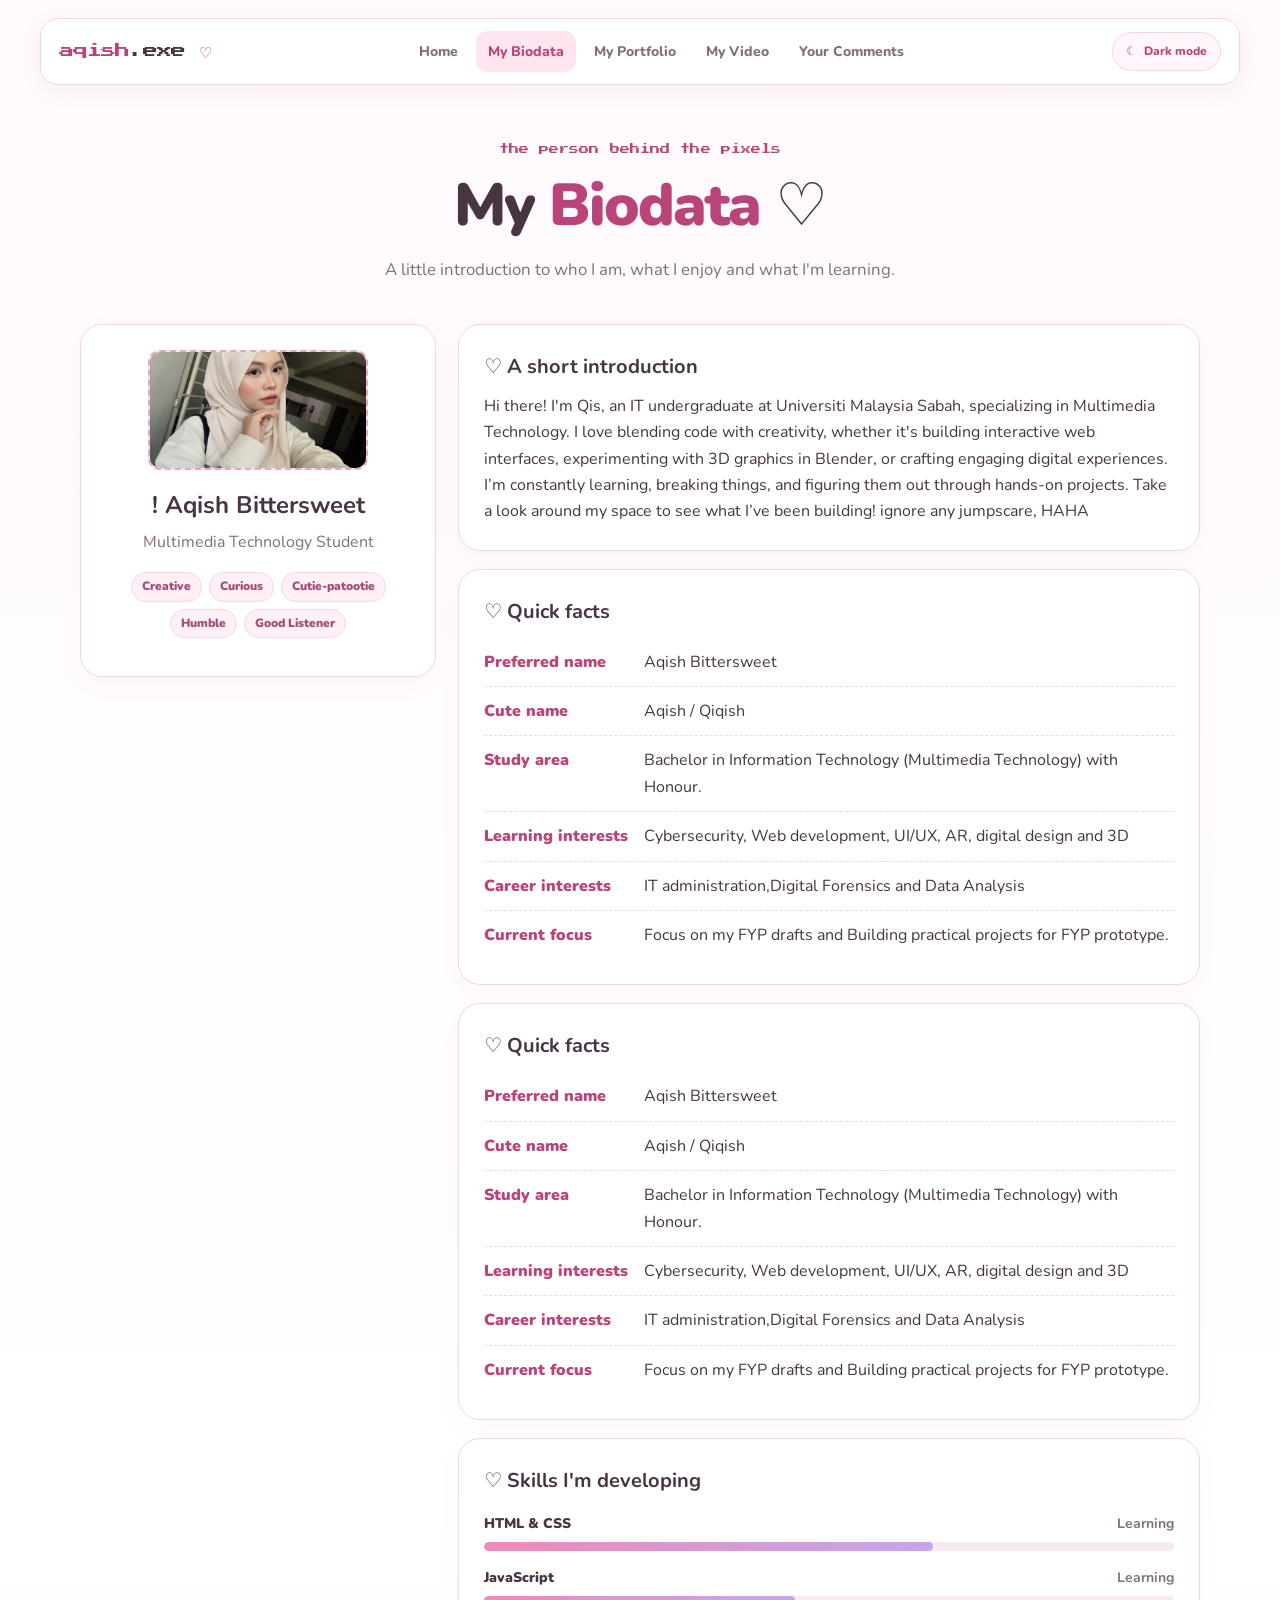
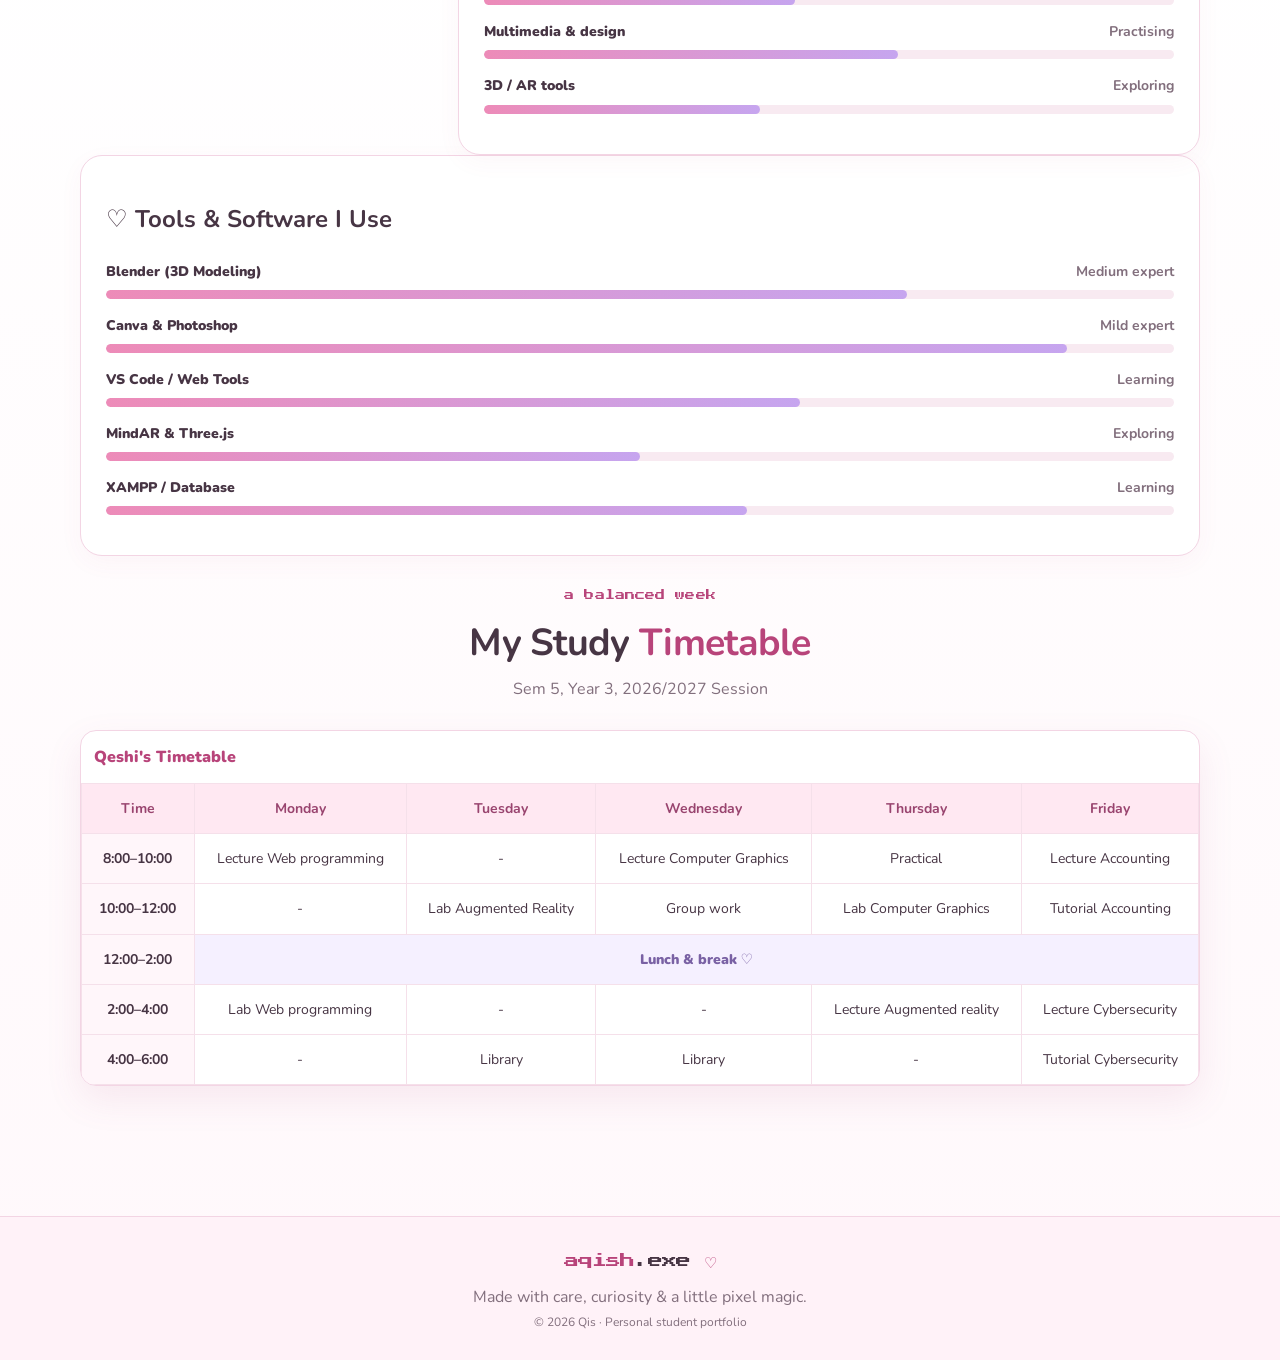
==== biodata.html @ 96b13cdb "Add files via upload" ====
<!doctype html>
<html lang="en">
<head>
  <meta charset="utf-8">
  <meta name="viewport" content="width=device-width, initial-scale=1">
  <meta name="description" content="Get to know Qis, a Multimedia Technology student.">
  <title>My Biodata | Qis.exe ♡</title>
  <link rel="stylesheet" href="css/style.css">
  <script src="js/main.js" defer></script>
</head>
<body>

  <!-- HEADER -->
  <header class="site-header">
    <a class="logo" href="index.html">aqish<span>.exe</span> ♡</a>
    <button class="menu-toggle" aria-expanded="false" aria-controls="site-nav">
      ☰ <span class="sr-only">Toggle navigation</span>
    </button>
    <nav id="site-nav" class="site-nav" aria-label="Main navigation">
      <a href="index.html">Home</a>
      <a class="active" href="biodata.html">My Biodata</a>
      <a href="portfolio.html">My Portfolio</a>
      <a href="video.html">My Video</a>
      <a href="comments.html">Your Comments</a>
    </nav>
    <button class="theme-toggle" id="theme-toggle" type="button" aria-label="Switch to dark mode" title="Switch theme">
      ☾ <span>Dark mode</span>
    </button>
  </header>

  <!-- MAIN CONTENT -->
  <main class="container page-main">
    
    <!-- PAGE INTRO -->
    <section class="page-intro">
      <p class="eyebrow">the person behind the pixels</p>
      <h1>My <span class="pink-text">Biodata</span> ♡</h1>
      <p>A little introduction to who I am, what I enjoy and what I'm learning.</p>
    </section>

    <!-- BIO LAYOUT -->
    <section class="bio-layout">
      
      <!-- PROFILE CARD / SIDEBAR -->
      <aside class="profile-card card-surface">
        <div class="avatar-placeholder" aria-label="Decorative cat avatar">
  <img src="assets/1.png" alt="Aqish avatar" class="avatar-img">
</div>
        <h2>! Aqish Bittersweet</h2>
        <p class="muted">Multimedia Technology Student</p>
        <div class="tag-row">
          <span class="tag">Creative</span>
          <span class="tag">Curious</span>
          
          <span class="tag">Cutie-patootie</span>
          <span class="tag">Humble</span>
          <span class="tag">Good Listener</span>
        </div>
        <p class="small-note"></p>
      </aside>

      <!-- BIO CONTENT -->
      <div class="bio-content">
        
        <!-- SHORT INTRO -->
        <article class="card-surface">
          <h2>♡ A short introduction</h2>
          <p>Hi there! I'm Qis, an IT undergraduate at Universiti Malaysia Sabah, specializing in Multimedia Technology. I love blending code with creativity, whether it's building interactive web interfaces, experimenting with 3D graphics in Blender, or crafting engaging digital experiences. I’m constantly learning, breaking things, and figuring them out through hands-on projects. Take a look around my space to see what I’ve been building! ignore any jumpscare, HAHA</p>
        </article>

        <!-- QUICK FACTS -->
        <article class="card-surface">
          <h2>♡ Quick facts</h2>
          <dl class="facts-list">
            <div>
              <dt>Preferred name</dt>
              <dd>Aqish Bittersweet</dd>
            </div>
            <div>
              <dt>Cute name</dt>
              <dd>Aqish / Qiqish</dd>
            </div>
            <div>
              <dt>Study area</dt>
              <dd>Bachelor in Information Technology (Multimedia Technology) with Honour.</dd>
            </div>
            <div>
              <dt>Learning interests</dt>
              <dd>Cybersecurity, Web development, UI/UX, AR, digital design and 3D</dd>
            </div>
            <div>
              <dt>Career interests</dt>
              <dd>IT administration,Digital Forensics and Data Analysis</dd>
            </div>
            <div>
              <dt>Current focus</dt>
              <dd>Focus on my FYP drafts and Building practical projects for FYP prototype.</dd>
            </div>
          </dl>
          <p class="small-note"></p>
        </article>
        
        <article class="card-surface">
          <h2>♡ Quick facts</h2>
          <dl class="facts-list">
            <div>
              <dt>Preferred name</dt>
              <dd>Aqish Bittersweet</dd>
            </div>
            <div>
              <dt>Cute name</dt>
              <dd>Aqish / Qiqish</dd>
            </div>
            <div>
              <dt>Study area</dt>
              <dd>Bachelor in Information Technology (Multimedia Technology) with Honour.</dd>
            </div>
            <div>
              <dt>Learning interests</dt>
              <dd>Cybersecurity, Web development, UI/UX, AR, digital design and 3D</dd>
            </div>
            <div>
              <dt>Career interests</dt>
              <dd>IT administration,Digital Forensics and Data Analysis</dd>
            </div>
            <div>
              <dt>Current focus</dt>
              <dd>Focus on my FYP drafts and Building practical projects for FYP prototype.</dd>
            </div>
          </dl>
          <p class="small-note"></p>
        </article>

        <!-- SKILLS -->
        <article class="card-surface">
          <h2>♡ Skills I'm developing</h2>
          
          <div class="skill">
            <div><span>HTML & CSS</span><span>Learning</span></div>
            <div class="skill-track"><span style="width:65%"></span></div>
          </div>
          
          <div class="skill">
            <div><span>JavaScript</span><span>Learning</span></div>
            <div class="skill-track"><span style="width:45%"></span></div>
          </div>
          
          <div class="skill">
            <div><span>Multimedia & design</span><span>Practising</span></div>
            <div class="skill-track"><span style="width:60%"></span></div>
          </div>
          
          <div class="skill">
            <div><span>3D / AR tools</span><span>Exploring</span></div>
            <div class="skill-track"><span style="width:40%"></span></div>
          </div>
          
          <p class="small-note"></p>
        </article>

      </div>
    </section>
    <article class="card-surface">
  <h2>♡ Tools & Software I Use</h2>
  
  <div class="skill">
    <div><span>Blender (3D Modeling)</span><span>Medium expert</span></div>
    <div class="skill-track"><span style="width:75%"></span></div>
  </div>
  
  <div class="skill">
    <div><span>Canva & Photoshop</span><span>Mild expert</span></div>
    <div class="skill-track"><span style="width:90%"></span></div>
  </div>
  
  <div class="skill">
    <div><span>VS Code / Web Tools</span><span>Learning</span></div>
    <div class="skill-track"><span style="width:65%"></span></div>
  </div>
  
  <div class="skill">
    <div><span>MindAR & Three.js</span><span>Exploring</span></div>
    <div class="skill-track"><span style="width:50%"></span></div>
  </div>

  <div class="skill">
    <div><span>XAMPP / Database</span><span>Learning</span></div>
    <div class="skill-track"><span style="width:60%"></span></div>
  </div>
  
  <p class="small-note"></p>
</article>

    <!-- TIMETABLE SECTION -->
    <section class="section-block">
      <div class="section-heading">
        <p class="eyebrow">a balanced week</p>
        <h2>My Study <span class="pink-text">Timetable</span></h2>
        <p class="muted">Sem 5, Year 3, 2026/2027 Session</p>
      </div>
      
      <div class="table-wrap">
        <table class="timetable">
          <caption>Qeshi's Timetable</caption>
          <thead>
            <tr>
              <th>Time</th>
              <th>Monday</th>
              <th>Tuesday</th>
              <th>Wednesday</th>
              <th>Thursday</th>
              <th>Friday</th>
            </tr>
          </thead>
          <tbody>
            <tr>
              <th>8:00–10:00</th>
              <td>Lecture Web programming</td>
              <td> - </td>
              <td>Lecture Computer Graphics</td>
              <td>Practical</td>
              <td>Lecture Accounting</td>
            </tr>
            <tr>
              <th>10:00–12:00</th>
              <td> - </td>
              <td>Lab Augmented Reality</td>
              <td>Group work</td>
              <td>Lab Computer Graphics</td>
              <td>Tutorial Accounting</td>
            </tr>
            <tr>
              <th>12:00–2:00</th>
              <td colspan="5" class="break-cell">Lunch & break ♡</td>
            </tr>
            <tr>
              <th>2:00–4:00</th>
              <td>Lab Web programming</td>
              <td> - </td>
              <td> - </td> 
              <td>Lecture Augmented reality</td>
              <td>Lecture Cybersecurity</td>
            </tr>
            <tr>
              <th>4:00–6:00</th>
              <td> - </td>
              <td>Library </td>
              <td>Library</td>
              <td> - </td>
              <td>Tutorial Cybersecurity</td>
            </tr>
          </tbody>
        </table>
      </div>
    </section>

  </main>

  <!-- FOOTER -->
  <footer class="site-footer">
    <a class="logo" href="index.html">aqish<span>.exe</span> ♡</a>
    <p>Made with care, curiosity & a little pixel magic.</p>
    <p class="footer-small">© <span data-year></span> Qis · Personal student portfolio</p>
  </footer>

</body>
</html>
---- css/style.css ----
@import url('https://fonts.googleapis.com/css2?family=Nunito:wght@400;500;600;700;800;900&family=Press+Start+2P&display=swap');

:root {
  --pink: #ec79ad;
  --pink-dark: #b8447a;
  --pink-light: #ffe5f0;
  --pink-pale: #fff5fa;
  --lavender: #eee8ff;
  --ink: #473544;
  --muted: #826f7d;
  --white: #fff;
  --line: #f3d5e4;
  --shadow: 0 14px 36px rgba(176, 75, 125, .10);
  --radius: 22px;
  --pixel: 'Press Start 2P', monospace;
  --body: 'Nunito', system-ui, sans-serif;
}

*,
*::before,
*::after {
  box-sizing: border-box;
}

html {
  scroll-behavior: smooth;
}

body {
  margin: 0;
  background: linear-gradient(180deg, #fff9fc 0%, #fff 50%, #fff8fb 100%);
  color: var(--ink);
  font-family: var(--body);
  font-size: 16px;
  line-height: 1.65;
}

a {
  color: inherit;
  text-decoration: none;
}

img,
video {
  max-width: 100%;
}

button,
input,
textarea,
select {
  font: inherit;
}

.container {
  width: min(1120px, calc(100% - 40px));
  margin-inline: auto;
}

/* =====================================================
   HEADER & NAVIGATION
   ================================================     */
.site-header {
  width: min(1200px, calc(100% - 40px));
  margin: 18px auto 0;
  padding: 12px 18px;
  display: flex;
  align-items: center;
  justify-content: space-between;
  gap: 20px;
  background: rgba(255, 255, 255, .88);
  border: 1px solid var(--line);
  border-radius: 18px;
  box-shadow: 0 6px 24px rgba(176, 75, 125, .06);
  position: relative;
  z-index: 5;
}

.logo {
  font-family: var(--pixel);
  font-size: 15px;
  white-space: nowrap;
  color: var(--pink-dark);
  letter-spacing: -1px;
}

.logo span {
  color: var(--ink);
}

.site-nav {
  display: flex;
  align-items: center;
  gap: 6px;
}

.site-nav a {
  padding: 9px 12px;
  border-radius: 12px;
  color: var(--muted);
  font-weight: 800;
  font-size: 14px;
  transition: background .2s, color .2s, transform .2s;
}

.site-nav a:hover,
.site-nav a.active {
  background: var(--pink-light);
  color: var(--pink-dark);
}

.site-nav a:hover {
  transform: translateY(-2px);
}

.menu-toggle {
  display: none;
  border: 1px solid var(--line);
  background: var(--pink-pale);
  color: var(--pink-dark);
  border-radius: 10px;
  padding: 7px 11px;
  cursor: pointer;
}

/* =====================================================
   HERO SECTION (HOME)
   ================================================     */
.hero {
  display: grid;
  grid-template-columns: 1.05fr .95fr;
  gap: 55px;
  align-items: center;
  padding-top: 75px;
  padding-bottom: 75px;
  min-height: 550px;
}

.eyebrow {
  font-family: var(--pixel);
  font-size: 10px;
  line-height: 1.8;
  color: var(--pink-dark);
  letter-spacing: .1px;
  margin: 0 0 16px;
}

.pixel-heart {
  color: var(--pink);
  font-size: 16px;
}

.hero h1,
.page-intro h1 {
  font-size: clamp(2.6rem, 6vw, 4.5rem);
  letter-spacing: -2px;
  line-height: 1.08;
  margin: 0 0 18px;
  font-weight: 900;
}

.pink-text {
  color: var(--pink-dark);
}

.hero-subtitle {
  font-size: 1.15rem;
  font-weight: 800;
  max-width: 520px;
  margin: 0 0 12px;
}

.body-copy {
  color: var(--muted);
  max-width: 540px;
}

.hero-actions {
  display: flex;
  flex-wrap: wrap;
  gap: 12px;
  margin: 26px 0 20px;
}

.button {
  display: inline-flex;
  align-items: center;
  justify-content: center;
  gap: 8px;
  border: 0;
  border-radius: 13px;
  padding: 12px 18px;
  font-weight: 900;
  cursor: pointer;
  transition: transform .2s, box-shadow .2s, background .2s;
}

.button:hover {
  transform: translateY(-3px);
  box-shadow: 0 8px 18px rgba(176, 75, 125, .16);
}

.button-primary {
  background: var(--pink);
  color: white;
}

.button-primary:hover {
  background: var(--pink-dark);
}

.button-soft {
  background: var(--pink-light);
  color: var(--pink-dark);
}

.status-pill {
  display: inline-flex;
  align-items: center;
  gap: 9px;
  border: 1px solid var(--line);
  background: white;
  border-radius: 99px;
  padding: 8px 13px;
  color: var(--muted);
  font-size: 13px;
  font-weight: 800;
}

.status-dot {
  width: 8px;
  height: 8px;
  background: #77c99b;
  border-radius: 50%;
  box-shadow: 0 0 0 4px #e7f8ee;
}

/* =====================================================
   HERO ART / PIXEL ROOM
   ================================================     */
.hero-art {
  position: relative;
  padding: 15px;
}

.art-window {
  overflow: hidden;
  background: white;
  border: 2px solid #efc6db;
  border-radius: 18px;
  box-shadow: var(--shadow);
  transform: rotate(1.2deg);
  animation: float 5s ease-in-out infinite;
}

.window-bar {
  height: 36px;
  background: #ffe4f0;
  display: flex;
  align-items: center;
  gap: 6px;
  padding: 0 12px;
  border-bottom: 1px solid var(--line);
}

.window-bar>span {
  height: 8px;
  width: 8px;
  border-radius: 50%;
  background: #e889b4;
}

.window-bar>span:nth-child(2) {
  background: #f5c76f;
}

.window-bar>span:nth-child(3) {
  background: #8fd6ae;
}

.window-bar b {
  font-size: 10px;
  color: #9e5478;
  margin-left: auto;
}

.pixel-room {
  height: 310px;
  position: relative;
  overflow: hidden;
  background: linear-gradient(#dff4ff 0 56%, #f7d9e8 56%);
  image-rendering: pixelated;
}

.pixel-sun {
  position: absolute;
  width: 43px;
  height: 43px;
  background: #ffe3a6;
  right: 36px;
  top: 30px;
  box-shadow: 0 0 0 7px rgba(255, 255, 255, .25);
}

.pixel-cloud {
  position: absolute;
  width: 64px;
  height: 15px;
  background: #fff;
  border-radius: 4px;
  top: 75px;
  left: 35px;
  box-shadow: 13px -12px 0 -1px #fff, 27px 0 #fff;
}

.cloud-two {
  left: auto;
  right: 90px;
  top: 110px;
  transform: scale(.7);
}

.shelf {
  position: absolute;
  top: 38px;
  left: 10%;
  width: 90px;
  height: 8px;
  background: #c98baf;
  box-shadow: 10px 8px 0 -2px #e9aeca;
}

.plant {
  position: absolute;
  left: 14%;
  width: 23px;
  height: 34px;
  background: #d9a2bf;
  top: 43px;
}

.plant i {
  position: absolute;
  bottom: 25px;
  left: 2px;
  width: 12px;
  height: 20px;
  background: #83bd9b;
  transform: rotate(-35deg);
  border-radius: 100% 0 100% 0;
}

.plant i:nth-child(2) {
  left: 10px;
  transform: rotate(35deg);
}

.plant i:nth-child(3) {
  left: 5px;
  bottom: 31px;
  transform: rotate(0);
}

.plant b {
  position: absolute;
  bottom: 0;
  left: -4px;
  width: 30px;
  height: 15px;
  background: #f2b8d2;
}

.desk {
  position: absolute;
  bottom: 35px;
  left: 0;
  right: 0;
  height: 20px;
  background: #c78caf;
  box-shadow: 0 20px 0 20px #e6a9c6;
}

.monitor {
  position: absolute;
  bottom: 55px;
  left: 50%;
  transform: translateX(-50%);
  width: 105px;
  height: 74px;
  background: #a779a1;
  border: 7px solid #fff0f7;
  border-radius: 5px;
  box-shadow: 0 0 0 2px #dba3c2;
}

.monitor:after {
  content: "";
  position: absolute;
  bottom: -19px;
  left: 40px;
  width: 12px;
  height: 14px;
  background: #a779a1;
}

.screen-heart {
  position: absolute;
  inset: 0;
  display: grid;
  place-items: center;
  color: white;
  font-size: 36px;
  background: #e99ac0;
}

.monitor-stand {
  position: absolute;
  bottom: -22px;
  left: 25px;
  width: 45px;
  height: 5px;
  background: #a779a1;
}

.cat {
  position: absolute;
  bottom: 53px;
  right: 13%;
  width: 92px;
  height: 100px;
  animation: catBob 3s ease-in-out infinite;
}

.cat-ear {
  position: absolute;
  top: 1px;
  width: 26px;
  height: 31px;
  background: #fff8fb;
  border: 5px solid #7f667a;
  z-index: 2;
}

.cat-ear.left {
  left: 8px;
  transform: rotate(-20deg);
  clip-path: polygon(0 0, 100% 15%, 80% 100%, 15% 100%);
}

.cat-ear.right {
  right: 8px;
  transform: rotate(20deg);
  clip-path: polygon(0 15%, 100% 0, 85% 100%, 20% 100%);
}

.cat-face {
  position: absolute;
  z-index: 3;
  top: 13px;
  left: 4px;
  width: 84px;
  height: 65px;
  border: 5px solid #7f667a;
  background: #fff8fb;
  border-radius: 40% 40% 45% 45%;
}

.eye {
  position: absolute;
  top: 25px;
  width: 6px;
  height: 8px;
  background: #473544;
  border-radius: 50%;
}

.eye.left {
  left: 20px;
}

.eye.right {
  right: 20px;
}

.nose {
  position: absolute;
  top: 37px;
  left: 35px;
  width: 7px;
  height: 5px;
  background: #e889b4;
  clip-path: polygon(0 0, 100% 0, 50% 100%);
}

.whisker {
  position: absolute;
  width: 18px;
  height: 1px;
  background: #9b8495;
  top: 43px;
}

.w1 {
  left: -15px;
  transform: rotate(8deg);
}

.w2 {
  left: -15px;
  top: 48px;
  transform: rotate(-8deg);
}

.w3 {
  right: -15px;
  transform: rotate(-8deg);
}

.w4 {
  right: -15px;
  top: 48px;
  transform: rotate(8deg);
}

.cat-body {
  position: absolute;
  bottom: -1px;
  left: 19px;
  width: 55px;
  height: 44px;
  border: 5px solid #7f667a;
  border-radius: 45% 45% 20% 20%;
  background: #fff8fb;
}

.cat-tail {
  position: absolute;
  bottom: 4px;
  right: -8px;
  width: 25px;
  height: 30px;
  border: 6px solid #7f667a;
  border-left: 0;
  border-bottom: 0;
  border-radius: 0 22px 0 0;
  transform: rotate(-5deg);
}

.room-caption {
  position: absolute;
  bottom: 0;
  left: 0;
  right: 0;
  text-align: center;
  font-family: var(--pixel);
  font-size: 8px;
  color: #925778;
  background: #fff2f8;
  padding: 8px;
}

.floating-note {
  position: absolute;
  background: white;
  border: 1px solid var(--line);
  border-radius: 12px;
  padding: 10px 13px;
  box-shadow: var(--shadow);
  font-weight: 900;
  color: var(--pink-dark);
  font-size: 13px;
  animation: float 4s ease-in-out infinite;
}

.note-top {
  top: 0;
  right: 0;
  transform: rotate(5deg);
}

.note-bottom {
  bottom: 3px;
  left: -2px;
  animation-delay: -2s;
}

/* =====================================================
   SECTIONS, CARDS & GRIDS
   ================================================     */
.section-block {
  padding-top: 30px;
  padding-bottom: 65px;
}

.section-heading {
  text-align: center;
  margin: 0 auto 28px;
  max-width: 720px;
}

.section-heading h2,
.mini-banner h2 {
  font-size: clamp(1.7rem, 3vw, 2.35rem);
  line-height: 1.2;
  margin: 0 0 10px;
  letter-spacing: -.7px;
}

.section-heading p:last-child {
  margin-bottom: 0;
}

.feature-grid {
  display: grid;
  grid-template-columns: repeat(3, 1fr);
  gap: 18px;
}

.feature-card,
.card-surface {
  background: white;
  border: 1px solid var(--line);
  border-radius: var(--radius);
  padding: 25px;
  box-shadow: 0 7px 24px rgba(176, 75, 125, .045);
}

.feature-card {
  transition: transform .2s, box-shadow .2s;
}

.feature-card:hover {
  transform: translateY(-5px);
  box-shadow: var(--shadow);
}

.feature-icon {
  display: grid;
  place-items: center;
  width: 48px;
  height: 48px;
  border-radius: 15px;
  background: var(--pink-light);
  color: var(--pink-dark);
  font-size: 25px;
  margin-bottom: 14px;
}

.feature-card h3 {
  margin: 0 0 6px;
  font-size: 1.15rem;
}

.feature-card p {
  margin: 0 0 14px;
  color: var(--muted);
}

.card-link,
.text-link {
  color: var(--pink-dark);
  font-weight: 900;
  font-size: 14px;
}

.mini-banner {
  margin-bottom: 75px;
  background: linear-gradient(110deg, #ffe5f0, #f0eaff);
  border: 1px solid var(--line);
  border-radius: 24px;
  padding: 32px 38px;
  display: flex;
  align-items: center;
  justify-content: space-between;
  gap: 20px;
}

.mini-banner p:last-child {
  margin-bottom: 0;
  color: var(--muted);
}

.banner-cat {
  font-size: clamp(2rem, 5vw, 3.5rem);
  color: var(--pink-dark);
  white-space: nowrap;
}

/* =====================================================
   FOOTER & PAGES
   ================================================     */
.site-footer {
  text-align: center;
  padding: 32px 20px 24px;
  background: #fff2f8;
  border-top: 1px solid var(--line);
  color: var(--muted);
}

.site-footer .logo {
  display: inline-block;
  margin-bottom: 7px;
}

.site-footer p {
  margin: 3px 0;
}

.footer-small {
  font-size: 12px;
}

.page-main {
  padding-top: 55px;
  padding-bottom: 65px;
}

.page-intro {
  text-align: center;
  max-width: 750px;
  margin: 0 auto 40px;
}

.page-intro h1 {
  font-size: clamp(2.4rem, 5vw, 3.7rem);
}

.page-intro>p:last-child {
  color: var(--muted);
  font-size: 1.05rem;
}

/* =====================================================
   BIODATA PAGE LAYOUT
   ================================================     */
.bio-layout {
  display: grid;
  grid-template-columns: .72fr 1.5fr;
  gap: 22px;
  align-items: start;
}

.profile-card {
  text-align: center;
  position: sticky;
  top: 20px;
}

.avatar-placeholder {
  width: 160px;
  height: 160px;
  margin: 0 auto 16px;
  border-radius: 28px;
  display: grid;
  place-items: center;
  background: linear-gradient(135deg, #ffe3f0, #eae4ff);
  border: 2px dashed #e6a6c6;
  font-size: 42px;
}

.profile-card h2 {
  margin: 0;
}
.avatar-placeholder {
  width: 120px;
  height: 120px;
  border-radius: 30px;
  overflow: hidden;
  background-color: #ffe6f0; /* Warna latar belakang untuk isi ruang kosong */
}

.avatar-img {
  width: 100%;
  height: 100%;
  object-fit: contain;     /* Tunjuk keseluruhan gambar */
  object-position: center;
}
.avatar-img {
  width: 100%;
  height: 100%;
  object-fit: contain;     /* Tunjuk keseluruhan gambar */
  object-position: center;
}

.muted,
.small-note {
  color: var(--muted);
}

.muted {
  margin-top: 4px;
}

.tag-row {
  display: flex;
  flex-wrap: wrap;
  gap: 7px;
  margin: 13px 0;
}

.profile-card .tag-row {
  justify-content: center;
}

.tag {
  display: inline-flex;
  background: #fff0f7;
  color: #a34d78;
  border: 1px solid #f6d6e5;
  border-radius: 99px;
  padding: 4px 10px;
  font-size: 12px;
  font-weight: 900;
}

.small-note {
  font-size: 12px;
  line-height: 1.55;
}

.bio-content {
  display: grid;
  gap: 18px;
}

.bio-content h2,
.video-info h2,
.video-side h2,
.form-intro h2 {
  margin: 0 0 10px;
  font-size: 1.25rem;
}

.bio-content p {
  margin: 0;
}

.facts-list {
  margin: 0;
}

.facts-list div {
  display: grid;
  grid-template-columns: 145px 1fr;
  gap: 15px;
  padding: 11px 0;
  border-bottom: 1px dashed var(--line);
}

.facts-list div:last-child {
  border-bottom: 0;
}

.facts-list dt {
  font-weight: 900;
  color: var(--pink-dark);
}

.facts-list dd {
  margin: 0;
}

.skill {
  margin: 15px 0;
}

.skill>div:first-child {
  display: flex;
  justify-content: space-between;
  gap: 10px;
  font-size: 14px;
  font-weight: 900;
}

.skill>div:first-child span:last-child {
  color: var(--muted);
  font-weight: 700;
}

.skill-track {
  height: 9px;
  background: #f8eaf1;
  border-radius: 99px;
  overflow: hidden;
  margin-top: 7px;
}

.skill-track span {
  display: block;
  height: 100%;
  border-radius: 99px;
  background: linear-gradient(90deg, #ed8bb8, #c6a5ef);
}

/* TIMETABLE */
.table-wrap {
  overflow-x: auto;
  border: 1px solid var(--line);
  border-radius: 16px;
  background: white;
  box-shadow: var(--shadow);
}

.timetable {
  border-collapse: collapse;
  width: 100%;
  min-width: 690px;
  text-align: center;
}

.timetable caption {
  padding: 13px;
  font-weight: 900;
  color: var(--pink-dark);
  text-align: left;
}

.timetable th,
.timetable td {
  padding: 13px 12px;
  border: 1px solid #f5e0ea;
  font-size: 14px;
}

.timetable thead th {
  background: #ffe8f2;
  color: #99446f;
}

.timetable tbody th {
  background: #fff6fa;
}

.break-cell {
  background: #f5f0ff;
  color: #7961a4;
  font-weight: 900;
}

.notice {
  padding: 15px 18px;
  background: #fff4d9;
  border: 1px solid #f4dfaa;
  border-radius: 14px;
  margin-bottom: 24px;
  color: #765b30;
}

/* =====================================================
   PORTFOLIO PAGE
   ================================================     */
.project-grid {
  display: grid;
  grid-template-columns: repeat(3, 1fr);
  gap: 20px;
}

.project-card {
  overflow: hidden;
  background: white;
  border: 1px solid var(--line);
  border-radius: 20px;
  box-shadow: 0 7px 24px rgba(176, 75, 125, .045);
  transition: transform .2s, box-shadow .2s;
}

.project-card:hover {
  transform: translateY(-4px);
  box-shadow: var(--shadow);
}

.project-visual {
  height: 170px;
  display: flex;
  flex-direction: column;
  align-items: center;
  justify-content: center;
  gap: 10px;
  position: relative;
  overflow: hidden;
}

.visual-web {
  background: repeating-linear-gradient(0deg, #fbd9e9 0 12px, #ffeaf3 12px 24px);
}

.visual-ar {
  background: linear-gradient(135deg, #dff7f0, #dbeaff);
}

.visual-3d {
  background: linear-gradient(135deg, #e8e0ff, #ffddec);
}

.visual-story {
  background: linear-gradient(135deg, #fff0c9, #ffdeeb);
}

.visual-ui {
  background: linear-gradient(135deg, #ffe1ee, #e7e2ff);
}

.visual-symbol {
  font-family: var(--pixel);
  font-size: clamp(18px, 2.5vw, 27px);
  color: #9c4d78;
  text-shadow: 3px 3px 0 white;
}

.visual-label {
  background: rgba(255, 255, 255, .8);
  border: 1px solid rgba(255, 255, 255, .8);
  padding: 5px 10px;
  border-radius: 99px;
  font-size: 11px;
  font-weight: 900;
  color: #8b5876;
}

.project-body {
  padding: 20px;
}

.project-type {
  font-family: var(--pixel);
  font-size: 8px;
  letter-spacing: .2px;
  color: var(--pink-dark);
  margin: 0 0 10px;
}

.project-body h2 {
  font-size: 1.15rem;
  line-height: 1.3;
  margin: 0 0 9px;
}

.project-body>p:not(.project-type):not(.project-status) {
  font-size: 14px;
  color: var(--muted);
  margin: 0;
}

.project-status {
  font-size: 12px;
  font-weight: 900;
  color: #8e6b84;
  margin: 14px 0 0;
}

.add-card {
  padding: 25px;
  display: flex;
  flex-direction: column;
  align-items: flex-start;
  justify-content: center;
  background: #fff9fc;
  border-style: dashed;
}

.add-icon {
  width: 45px;
  height: 45px;
  display: grid;
  place-items: center;
  background: var(--pink-light);
  border-radius: 14px;
  color: var(--pink-dark);
  font-size: 27px;
}

.add-card h2 {
  font-size: 1.15rem;
  margin: 15px 0 5px;
}

.add-card p {
  font-size: 14px;
  color: var(--muted);
}

/* =====================================================
   VIDEO PAGE & SHOWCASE
   ================================================     */
.video-layout {
  display: grid;
  grid-template-columns: 1.5fr .8fr;
  gap: 22px;
  align-items: start;
}

.video-card {
  padding: 0;
  overflow: hidden;
}

.video-frame {
  background: #2b2230;
  aspect-ratio: 16/9;
  display: grid;
  place-items: center;
}

.video-frame video {
  width: 100%;
  height: 100%;
  object-fit: contain;
}

.video-info {
  padding: 23px;
}

.video-info p:not(.project-type) {
  color: var(--muted);
}

code {
  background: #fff0f7;
  color: #a34473;
  border-radius: 5px;
  padding: 2px 5px;
}

.video-side .feature-icon {
  margin-bottom: 12px;
}

.check-list {
  padding-left: 20px;
  color: var(--muted);
}

.check-list li {
  margin: 9px 0;
}

.tip-box {
  background: #fff1f7;
  border-radius: 13px;
  padding: 13px;
  color: #9b4d76;
  font-size: 13px;
  font-weight: 700;
}

.video-showcase {
  display: flex;
  flex-direction: column;
  gap: 34px;
  margin: 35px 0 55px;
}

.showcase-row {
  display: grid;
  grid-template-columns: minmax(0, 1.25fr) minmax(260px, .85fr);
  align-items: center;
  gap: 30px;
  padding: 22px;
  background: var(--white);
  border: 1px solid var(--line);
  border-radius: var(--radius);
  box-shadow: 0 7px 24px rgba(176, 75, 125, .06);
  transition: transform .25s ease, box-shadow .25s ease, border-color .25s ease;
}

.showcase-row:hover {
  transform: translateY(-4px);
  border-color: #eab4ce;
  box-shadow: var(--shadow);
}

.showcase-row.reverse-row {
  grid-template-columns: minmax(0, 1.25fr) minmax(260px, .85fr);
}

.showcase-video {
  position: relative;
  min-width: 0;
  overflow: hidden;
  border: 1px solid #ead1df;
  border-radius: 17px;
  background: #2b2230;
  box-shadow: 0 8px 22px rgba(71, 53, 68, .12);
}

.showcase-video video {
  display: block;
  width: 100%;
  aspect-ratio: 16 / 9;
  object-fit: contain;
  background: #211b25;
  transition: transform .45s ease;
}

.showcase-video:hover video {
  transform: scale(1.015);
}

.video-number {
  position: absolute;
  top: 12px;
  left: 12px;
  z-index: 2;
  max-width: calc(100% - 24px);
  padding: 7px 11px;
  border: 1px solid rgba(255, 255, 255, .35);
  border-radius: 99px;
  background: rgba(71, 53, 68, .78);
  color: #fff;
  font-family: var(--body);
  font-size: 10px;
  font-weight: 900;
  letter-spacing: 1px;
  pointer-events: none;
  backdrop-filter: blur(6px);
}

.showcase-description {
  min-width: 0;
  padding: 8px 10px;
}

.showcase-description h2 {
  margin: 0 0 12px;
  color: var(--ink);
  font-size: clamp(1.35rem, 2.4vw, 1.8rem);
  line-height: 1.25;
  letter-spacing: -.5px;
}

.showcase-description > p:not(.project-type):not(.video-caption) {
  margin: 0;
  color: var(--muted);
  font-size: 14px;
  line-height: 1.8;
}

.showcase-description .project-type {
  margin: 0 0 11px;
  color: var(--pink-dark);
}

.video-tags {
  display: flex;
  flex-wrap: wrap;
  gap: 7px;
  margin-top: 18px;
}

.video-tags span {
  display: inline-flex;
  align-items: center;
  padding: 6px 11px;
  border: 1px solid #f3d5e4;
  border-radius: 99px;
  background: var(--pink-pale);
  color: var(--pink-dark);
  font-size: 11px;
  font-weight: 800;
}

.video-caption {
  margin: 17px 0 0;
  color: var(--pink-dark);
  font-size: 13px;
  font-style: italic;
  font-weight: 800;
}

/* =====================================================
   COMMENTS & FORM PAGE
   ================================================     */
.form-layout {
  display: grid;
  grid-template-columns: .8fr 1.2fr;
  gap: 22px;
  align-items: start;
}

.form-intro {
  background: linear-gradient(160deg, #fff, #fff3f9);
}

.big-heart {
  font-size: 60px;
  line-height: 1;
  color: var(--pink);
  display: block;
  margin-bottom: 18px;
}

.form-intro>p {
  color: var(--muted);
}

.contact-detail {
  display: flex;
  gap: 13px;
  margin: 25px 0;
}

.contact-detail>span {
  flex: none;
  width: 40px;
  height: 40px;
  border-radius: 12px;
  background: var(--pink-light);
  display: grid;
  place-items: center;
  color: var(--pink-dark);
  font-size: 20px;
}

.contact-detail strong {
  display: block;
}

.contact-detail p {
  font-size: 13px;
  margin: 2px 0;
  color: var(--muted);
}

.comment-form {
  display: grid;
  gap: 18px;
}

.form-row {
  display: grid;
  gap: 7px;
  margin: 0;
}

.form-row label,
.form-row legend {
  font-weight: 900;
  font-size: 14px;
}
.form-row input:not([type=radio]):not([type=checkbox]),
.form-row select,
.form-row textarea {
  width: 100%;
  border: 1px solid #4a3d5c; /* Garisan tepi lebih gelap sikit */
  border-radius: 11px;
  background: #2b2336;     /* Latar belakang jadi gelap */
  padding: 11px 13px;
  color: #ffffff;          /* Teks taip jadi putih */
  outline: none;
  transition: border .2s, box-shadow .2s;
}

/* Tambah sekali untuk warna teks panduan (placeholder) */
.form-row input::placeholder,
.form-row textarea::placeholder {
  color: #a399b2;          /* Warna kelabu lembut untuk placeholder */
}

.form-row input:focus,
.form-row select:focus,
.form-row textarea:focus {
  border-color: var(--pink);
  box-shadow: 0 0 0 3px #ffe2ef;
}

.form-row textarea {
  resize: vertical;
}

.form-row small {
  font-size: 12px;
  color: var(--muted);
}

.rating-field {
  border: 0;
  padding: 0;
}

.rating-options {
  display: flex;
  flex-wrap: wrap;
  gap: 8px;
}

.rating-options label {
  display: flex;
  align-items: center;
  gap: 4px;
  border: 1px solid var(--line);
  border-radius: 10px;
  padding: 7px 9px;
  cursor: pointer;
  font-size: 12px;
}

.rating-options label:has(input:checked) {
  background: var(--pink-light);
  border-color: var(--pink);
  color: var(--pink-dark);
}

.rating-options span {
  color: #e4a23b;
}

.consent-line {
  font-size: 13px;
  color: var(--muted);
  display: flex;
  align-items: flex-start;
  gap: 9px;
}

.consent-line input {
  margin-top: 5px;
  accent-color: var(--pink);
}

.submit-button {
  width: 100%;
}

.form-note {
  font-size: 12px;
  color: var(--muted);
  margin: 0;
}

.form-result {
  border: 1px solid #b8e6c9;
  background: #f0fff5;
  color: #286640;
  padding: 15px;
  border-radius: 12px;
  overflow-wrap: anywhere;
}

.form-result h3 {
  margin: 0 0 7px;
  font-size: 1rem;
}

.form-result p {
  margin: 5px 0;
}

/* =====================================================
   BACKGROUND SKY & UTILITIES
   ================================================     */
.pixel-sky {
  position: fixed;
  inset: 0;
  pointer-events: none;
  overflow: hidden;
  z-index: -1;
}

.pixel-sky span {
  position: absolute;
  color: #f1a9ca;
  opacity: .55;
  animation: twinkle 4s ease-in-out infinite;
}

.pixel-sky span:nth-child(1) {
  left: 7%;
  top: 28%;
  font-size: 18px;
}

.pixel-sky span:nth-child(2) {
  right: 8%;
  top: 42%;
  font-size: 24px;
  animation-delay: -1s;
}

.pixel-sky span:nth-child(3) {
  left: 12%;
  bottom: 12%;
  font-size: 21px;
  animation-delay: -2s;
}

.pixel-sky span:nth-child(4) {
  right: 15%;
  top: 12%;
  font-size: 15px;
  animation-delay: -3s;
}

.sr-only {
  position: absolute;
  width: 1px;
  height: 1px;
  padding: 0;
  margin: -1px;
  overflow: hidden;
  clip: rect(0, 0, 0, 0);
  white-space: nowrap;
  border: 0;
}

/* =====================================================
   KEYFRAME ANIMATIONS
   ================================================     */
@keyframes float {
  0%, 100% {
    translate: 0 0;
  }
  50% {
    translate: 0 -8px;
  }
}

@keyframes catBob {
  0%, 100% {
    translate: 0 0;
  }
  50% {
    translate: 0 -4px;
  }
}

@keyframes twinkle {
  0%, 100% {
    opacity: .2;
    transform: scale(.8);
  }
  50% {
    opacity: .75;
    transform: scale(1.15);
  }
}

/* =====================================================
   RESPONSIVE MEDIA QUERIES
   ================================================     */
@media(max-width: 900px) {
  .site-header {
    flex-wrap: wrap;
  }
  .menu-toggle {
    display: block;
  }
  .site-nav {
    display: none;
    flex-basis: 100%;
    flex-direction: column;
    align-items: stretch;
    padding-top: 8px;
  }
  .site-nav.open {
    display: flex;
  }
  .site-nav a {
    padding: 11px 13px;
  }
  .hero {
    gap: 28px;
    padding-top: 55px;
  }
  .feature-grid,
  .project-grid {
    grid-template-columns: repeat(2, 1fr);
  }
  .bio-layout {
    grid-template-columns: .8fr 1.4fr;
  }
  .profile-card {
    position: static;
  }
  .form-layout {
    grid-template-columns: .7fr 1.3fr;
  }
  .showcase-row,
  .showcase-row.reverse-row {
    grid-template-columns: minmax(0, 1.1fr) minmax(220px, .9fr);
    gap: 20px;
    padding: 17px;
  }
}

@media(max-width: 650px) {
  .container,
  .site-header {
    width: calc(100% - 28px);
  }
  .site-header {
    margin-top: 10px;
    padding: 12px;
  }
  .logo {
    font-size: 12px;
  }
  .hero {
    grid-template-columns: 1fr;
    padding-top: 45px;
    padding-bottom: 45px;
    gap: 35px;
  }
  .hero h1 {
    font-size: 3.15rem;
  }
  .hero-art {
    max-width: 480px;
    width: 100%;
    margin: auto;
  }
  .pixel-room {
    height: 280px;
  }
  .hero-actions .button {
    flex: 1;
  }
  .section-block {
    padding-bottom: 45px;
  }
  .feature-grid,
  .project-grid {
    grid-template-columns: 1fr;
  }
  .feature-card {
    padding: 21px;
  }
  .mini-banner {
    padding: 25px;
    align-items: flex-start;
    margin-bottom: 45px;
  }
  .banner-cat {
    font-size: 1.8rem;
  }
  .page-main {
    padding-top: 40px;
  }
  .page-intro {
    margin-bottom: 28px;
  }
  .bio-layout,
  .video-layout,
  .form-layout {
    grid-template-columns: 1fr;
  }
  .profile-card {
    position: static;
  }
  .avatar-placeholder {
    width: 125px;
    height: 125px;
    font-size: 34px;
  }
  .facts-list div {
    grid-template-columns: 1fr;
    gap: 2px;
  }
  .facts-list dd {
    font-size: 14px;
  }
  .project-visual {
    height: 150px;
  }
  .form-intro {
    order: 2;
  }
  .comment-form {
    order: 1;
  }
  .rating-options {
    gap: 5px;
  }
  .rating-options label {
    padding: 7px;
  }
  .mini-banner h2 {
    font-size: 1.5rem;
  }
  .eyebrow {
    font-size: 9px;
  }
  .video-showcase {
    gap: 22px;
    margin-top: 25px;
  }
  .showcase-row,
  .showcase-row.reverse-row {
    grid-template-columns: 1fr;
    gap: 17px;
    padding: 13px;
    border-radius: 18px;
  }
  .showcase-video {
    border-radius: 13px;
  }
  .showcase-description {
    padding: 4px 3px 7px;
  }
  .showcase-description h2 {
    font-size: 1.35rem;
  }
  .showcase-description > p:not(.project-type):not(.video-caption) {
    font-size: 13px;
  }
}

@media(prefers-reduced-motion: reduce) {
  *,
  *::before,
  *::after {
    scroll-behavior: auto !important;
    animation-duration: .01ms !important;
    animation-iteration-count: 1 !important;
    transition-duration: .01ms !important;
  }
  .showcase-row,
  .showcase-video video {
    transition: none;
  }
  .showcase-row:hover,
  .showcase-video:hover video {
    transform: none;
  }
}
/* Tetapkan nisbah aspek kotak avatar kepada 6:19 */
.avatar-placeholder {
  aspect-ratio: 6 / 19;
  width: 100%;       /* Boleh ubah lebar ikut kesesuaian sidebar anda */
  max-width: 220px;  /* Hadkan saiz maksimum jika perlu */
  overflow: hidden;  /* Elak imej melimpah keluar dari kotak */
  border-radius: 12px; /* Cantikkan bucu jika mahu */
}

/* Pastikan imej memenuhi kotak dengan sempurna tanpa herot */
.avatar-img {
  width: 100%;
  height: 100%;
  object-fit: cover; /* Memastikan nisbah gambar dikekalkan */
  display: block;
}
/* =====================================================
   DARK MODE & INTERACTIVE FEATURES (THEME TOGGLE + LIGHTBOX)
   ================================================     */
.theme-toggle {
  flex: 0 0 auto;
  display: inline-flex;
  align-items: center;
  justify-content: center;
  gap: 7px;
  padding: 9px 13px;
  border: 1px solid var(--line);
  border-radius: 999px;
  background: var(--pink-pale);
  color: var(--pink-dark);
  font-weight: 800;
  font-size: 12px;
  cursor: pointer;
  transition: transform .2s, background .2s;
}

.theme-toggle:hover {
  transform: translateY(-2px);
}

:root[data-theme="dark"] {
  color-scheme: dark;
  --ink: #f6eaf1;
  --muted: #c6afbd;
  --white: #241d29;
  --line: #554052;
  --pink-pale: #352536;
  --pink-light: #57364d;
  --lavender: #383047;
  --shadow: 0 14px 36px rgba(0,0,0,.28);
}

:root[data-theme="dark"] body {
  background: linear-gradient(180deg,#211a25 0%,#29212e 55%,#211a25 100%);
  color: var(--ink);
}

:root[data-theme="dark"] .site-header,
:root[data-theme="dark"] .project-card,
:root[data-theme="dark"] .feature-card,
:root[data-theme="dark"] .info-card,
:root[data-theme="dark"] .content-card,
:root[data-theme="dark"] .notice,
:root[data-theme="dark"] .showcase-row,
:root[data-theme="dark"] .mini-banner,
:root[data-theme="dark"] .card-surface,
:root[data-theme="dark"] .table-wrap,
:root[data-theme="dark"] .comment-form {
  background: #302637;
  border-color: #554052;
  color: var(--ink);
}

/* Pindaan khas untuk pastikan teks di bahagian Video, Biodata & Comments jelas kelihatan dalam Mod Gelap */
:root[data-theme="dark"] .video-info p,
:root[data-theme="dark"] .video-side,
:root[data-theme="dark"] .check-list,
:root[data-theme="dark"] .tip-box,
:root[data-theme="dark"] .facts-list dd,
:root[data-theme="dark"] .bio-content p,
:root[data-theme="dark"] .form-intro p,
:root[data-theme="dark"] .contact-detail p,
:root[data-theme="dark"] .form-row small,
:root[data-theme="dark"] .form-note,
:root[data-theme="dark"] .small-note,
:root[data-theme="dark"] .muted {
  color: var(--ink) !important;
}

:root[data-theme="dark"] .site-footer {
  background: #1c1720;
  color: var(--ink);
}

:root[data-theme="dark"] input,
:root[data-theme="dark"] textarea,
:root[data-theme="dark"] select {
  background: #241d29;
  color: var(--ink);
  border-color: #665064;
}

:root[data-theme="dark"] .theme-toggle {
  background: #473247;
  color: #ffd3e8;
  border-color: #76516b;
}

:root[data-theme="dark"] .site-nav a {
  color: var(--ink);
}

:root[data-theme="dark"] .project-status,
:root[data-theme="dark"] .eyebrow {
  color: #f2a9ce;
}

:root[data-theme="dark"] .timetable tbody th {
  color: var(--ink);
  background: #241d29;
}

/* GALLERY & LIGHTBOX */
.gallery-section {
  margin-top: 64px;
  margin-bottom: 70px;
}

.photo-gallery {
  display: grid;
  grid-template-columns: repeat(3,minmax(0,1fr));
  gap: 18px;
  margin-top: 24px;
}

.gallery-item {
  padding: 0;
  overflow: hidden;
  border: 1px solid var(--line);
  border-radius: 18px;
  background: white;
  color: var(--ink);
  text-align: left;
  cursor: pointer;
  box-shadow: 0 7px 24px rgba(176,75,125,.07);
  transition: transform .2s, box-shadow .2s;
}

.gallery-item:hover,
.gallery-item:focus-visible {
  transform: translateY(-5px);
  box-shadow: var(--shadow);
  outline: 2px solid var(--pink);
  outline-offset: 3px;
}

.gallery-item img {
  display: block;
  width: 100%;
  aspect-ratio: 4/3;
  object-type: cover;
  object-fit: cover;
}

.gallery-item span {
  display: block;
  padding: 13px 15px;
  font-weight: 900;
  color: var(--pink-dark);
}

:root[data-theme="dark"] .gallery-item {
  background: #302637;
  border-color: #554052;
  color: var(--ink);
}

.gallery-lightbox[hidden] {
  display: none;
}

.gallery-lightbox {
  position: fixed;
  inset: 0;
  z-index: 1000;
  display: flex;
  align-items: center;
  justify-content: center;
  gap: 18px;
  padding: 28px;
  background: rgba(20,13,22,.92);
}

.gallery-lightbox figure {
  max-width: min(850px,75vw);
  max-height: 85vh;
  margin: 0;
  text-align: center;
}

.gallery-lightbox figure img {
  display: block;
  max-width: 100%;
  max-height: 76vh;
  margin: auto;
  object-fit: contain;
  border: 4px solid white;
  border-radius: 12px;
  box-shadow: 0 18px 60px rgba(0,0,0,.35);
}

.gallery-lightbox figcaption {
  padding-top: 12px;
  color: white;
  font-weight: 900;
}

.gallery-lightbox button {
  flex: 0 0 auto;
  width: 44px;
  height: 44px;
  border: 1px solid rgba(255,255,255,.45);
  border-radius: 50%;
  background: rgba(255,255,255,.12);
  color: white;
  font-size: 27px;
  cursor: pointer;
}

.gallery-lightbox .lightbox-close {
  position: absolute;
  top: 20px;
  right: 22px;
  font-size: 30px;
}

body.lightbox-open {
  overflow: hidden;
}
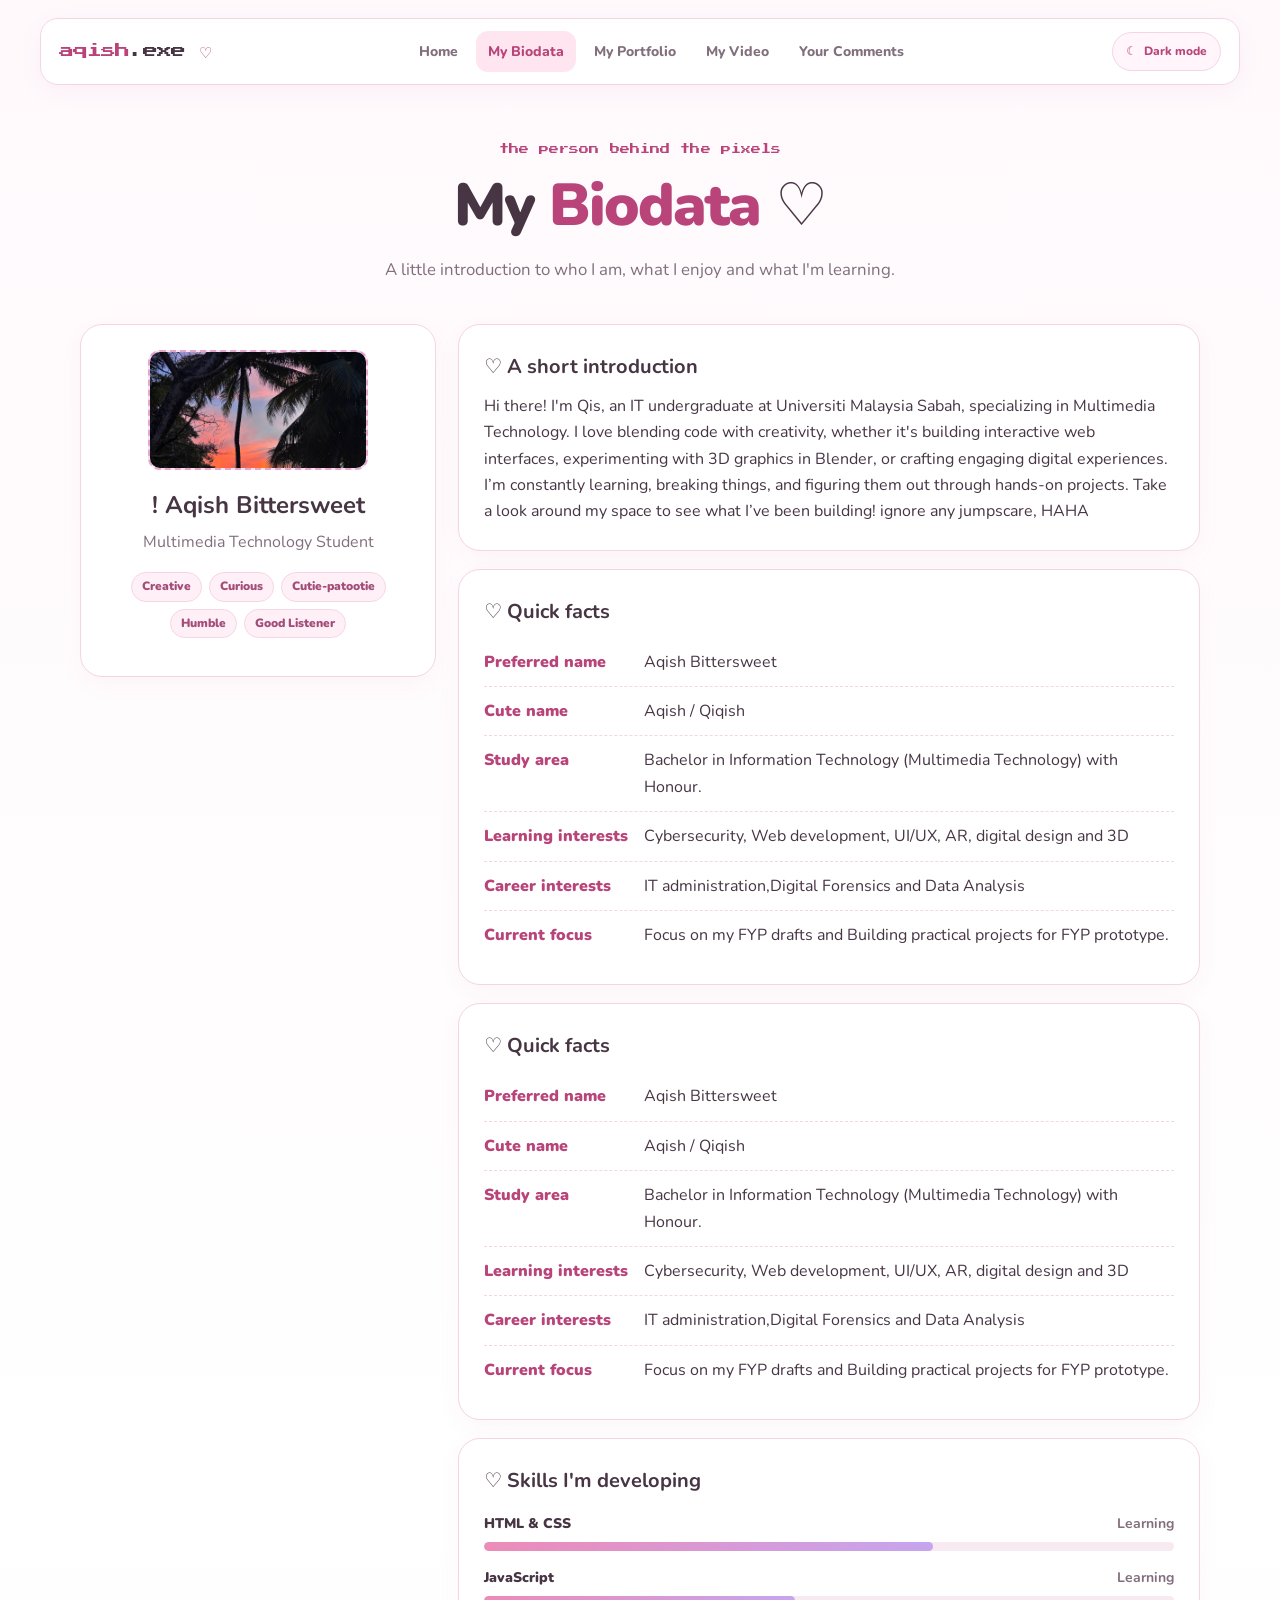
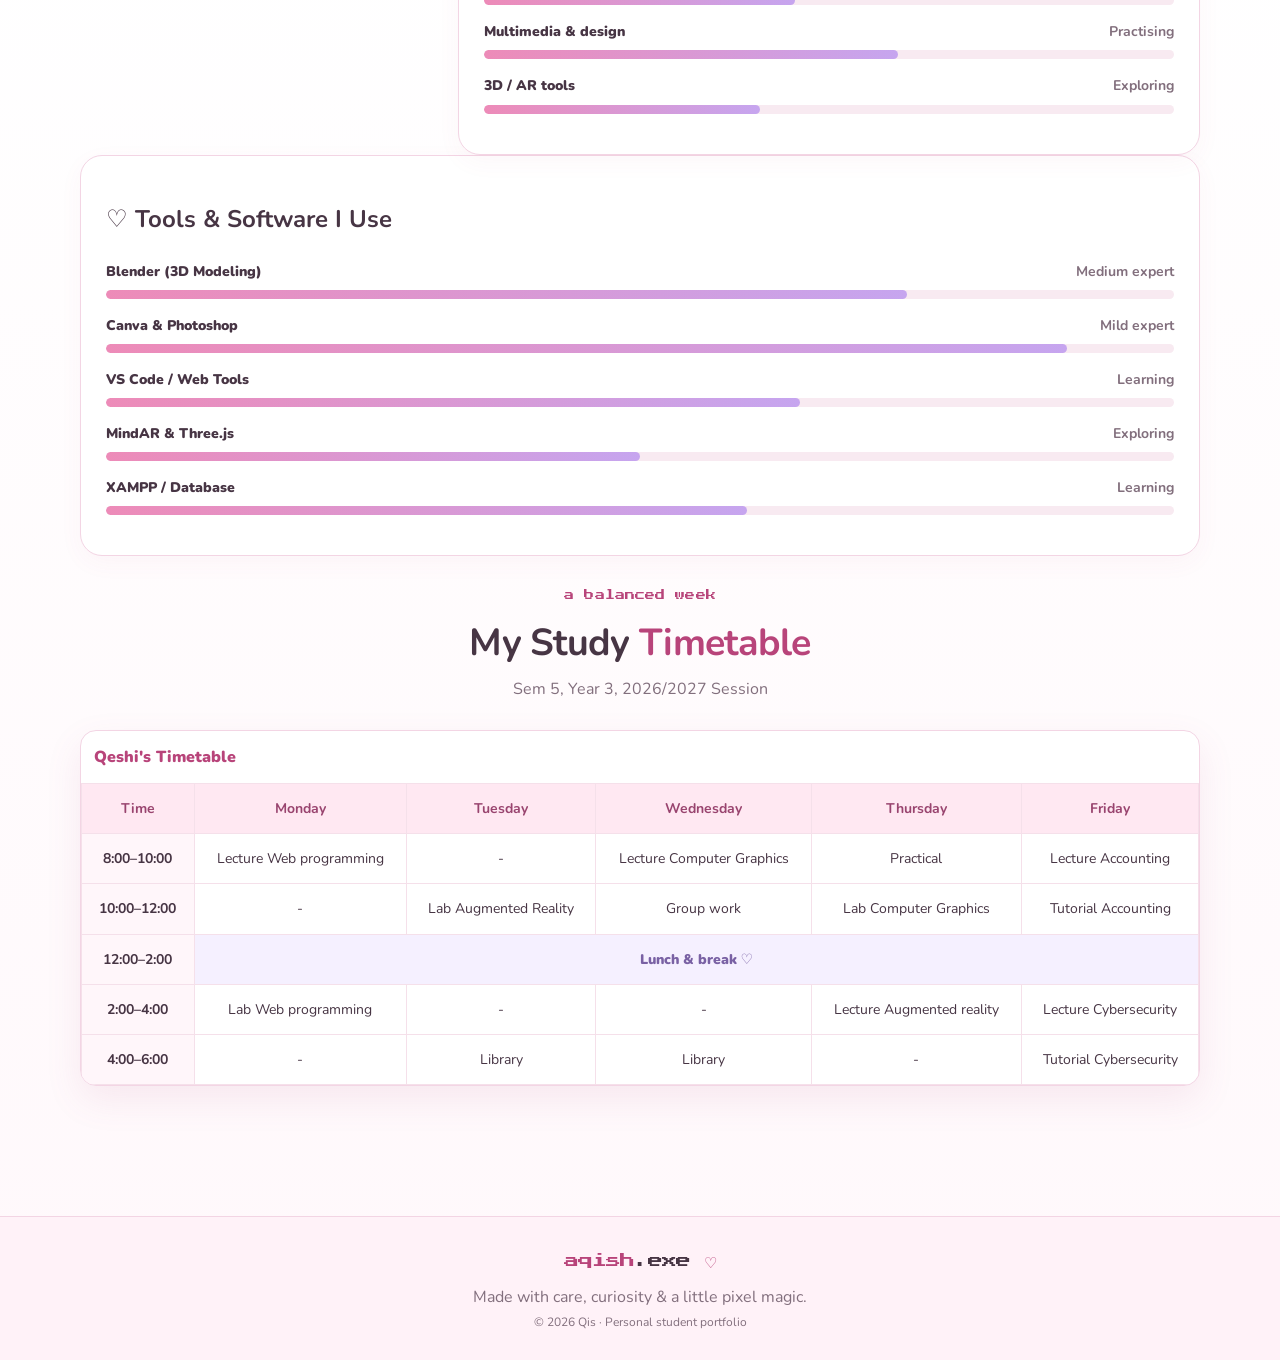
==== commit e69b115a: "Update avatar image in profile card" ====
--- a/biodata.html
+++ b/biodata.html
@@ -44,7 +44,7 @@
       <!-- PROFILE CARD / SIDEBAR -->
       <aside class="profile-card card-surface">
         <div class="avatar-placeholder" aria-label="Decorative cat avatar">
-  <img src="assets/1.png" alt="Aqish avatar" class="avatar-img">
+  <img src="assets/12.jpg" alt="Aqish avatar" class="avatar-img">
 </div>
         <h2>! Aqish Bittersweet</h2>
         <p class="muted">Multimedia Technology Student</p>
@@ -264,4 +264,4 @@
   </footer>
 
 </body>
-</html>+</html>
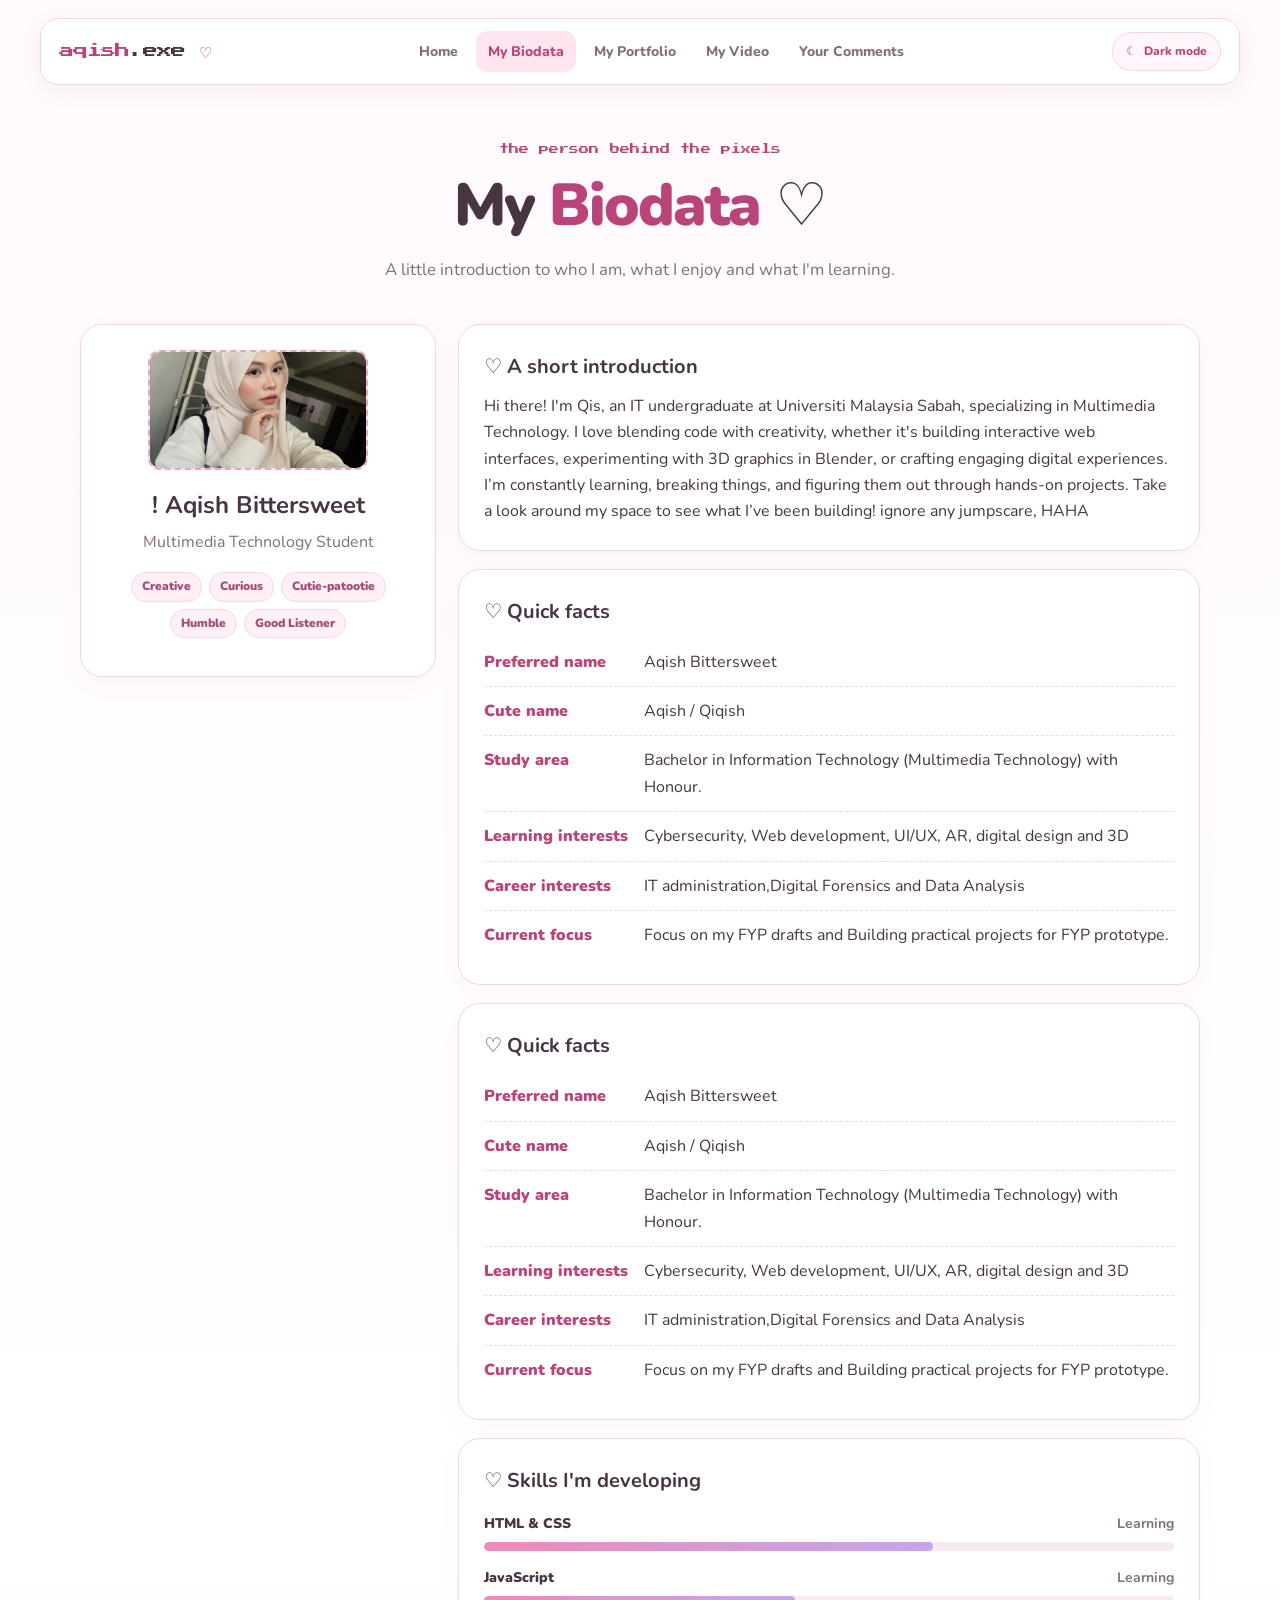
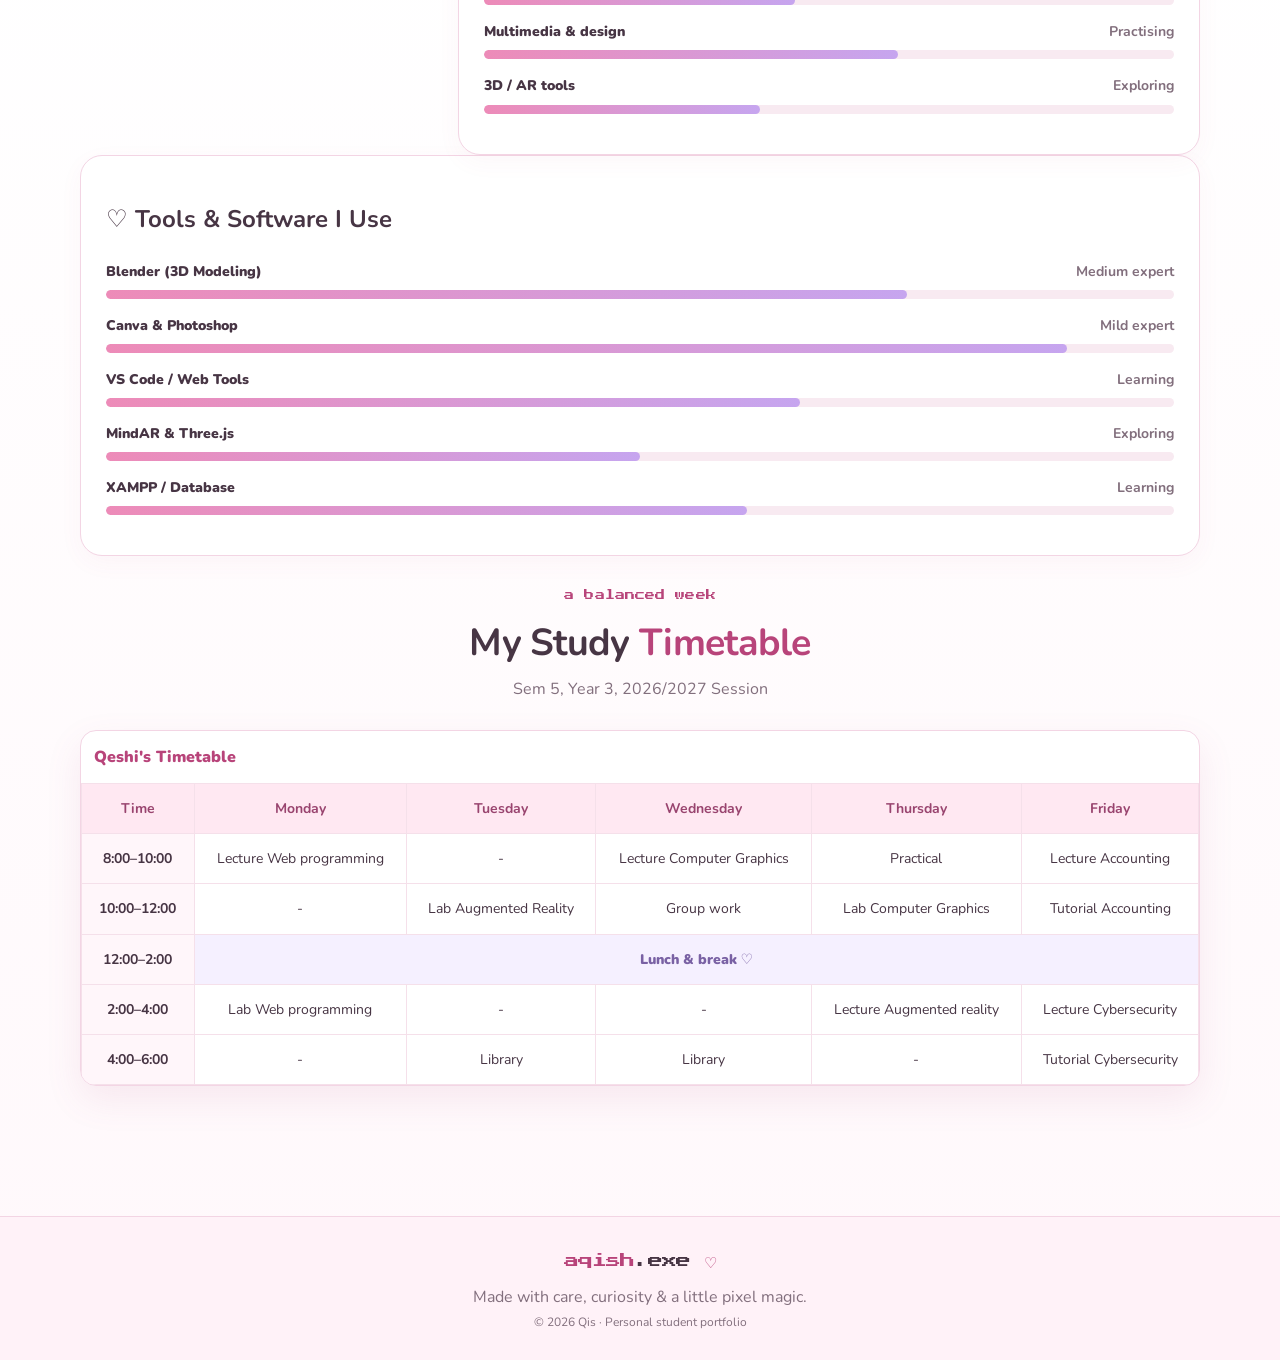
==== commit f1230d0f: "Update biodata.html" ====
--- a/biodata.html
+++ b/biodata.html
@@ -44,7 +44,7 @@
       <!-- PROFILE CARD / SIDEBAR -->
       <aside class="profile-card card-surface">
         <div class="avatar-placeholder" aria-label="Decorative cat avatar">
-  <img src="assets/12.jpg" alt="Aqish avatar" class="avatar-img">
+  <img src="assets/1.png" alt="Aqish avatar" class="avatar-img">
 </div>
         <h2>! Aqish Bittersweet</h2>
         <p class="muted">Multimedia Technology Student</p>
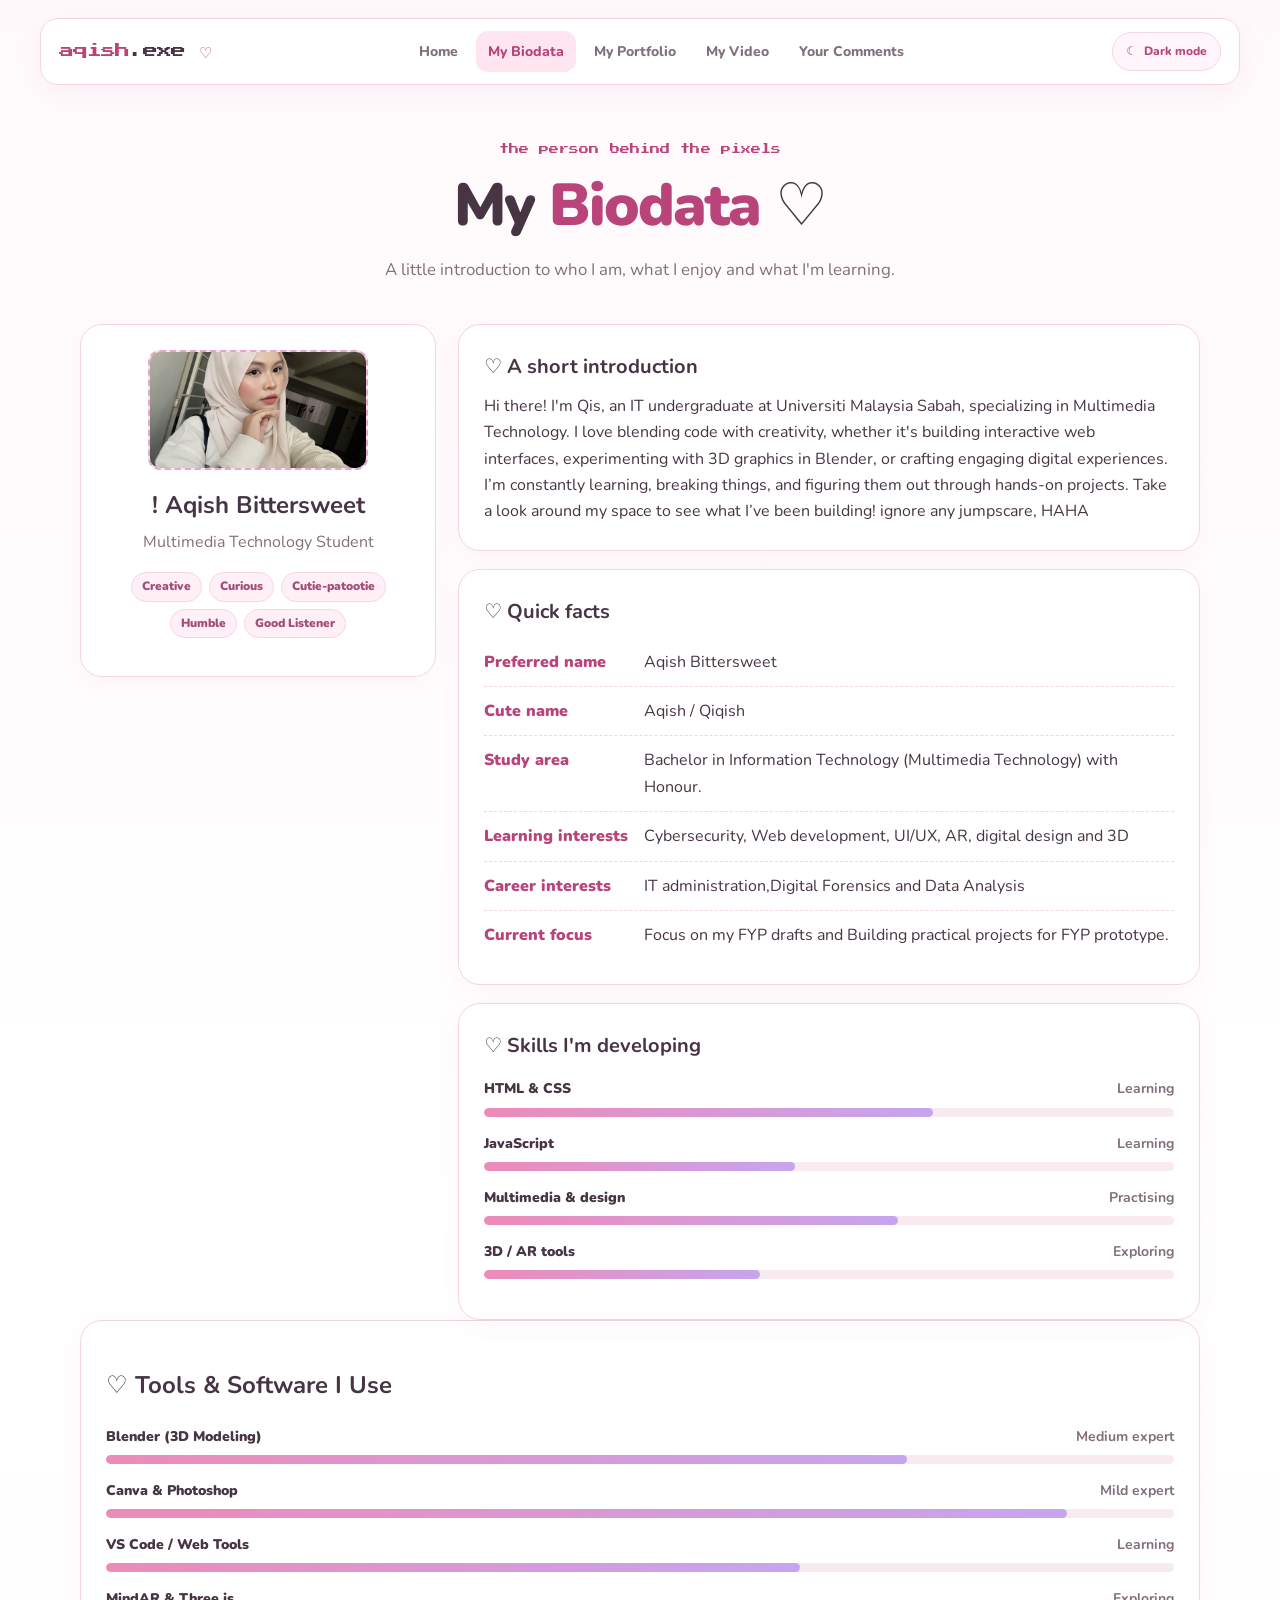
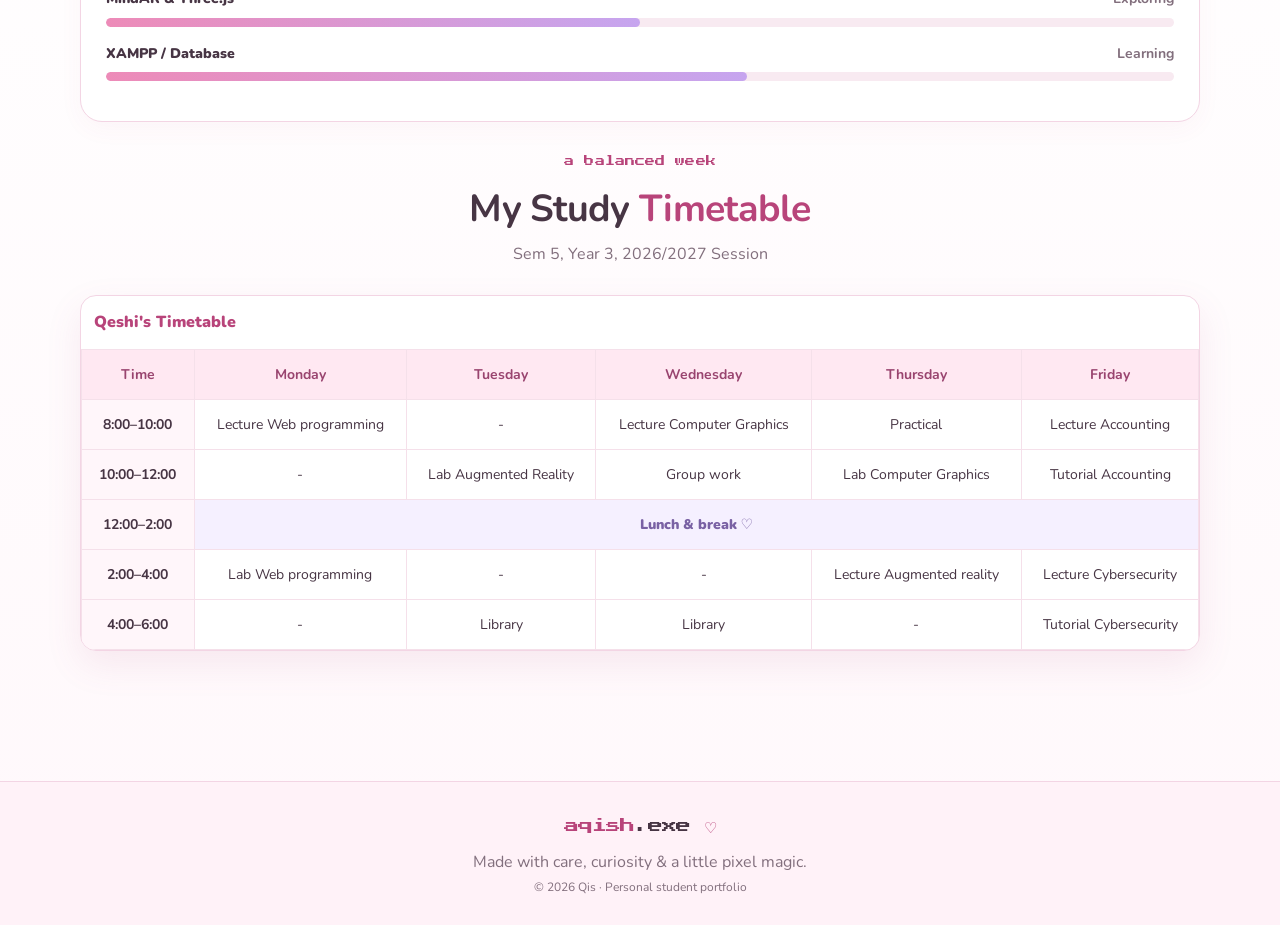
==== commit a4df4818: "Update biodata.html" ====
--- a/biodata.html
+++ b/biodata.html
@@ -100,36 +100,7 @@
           <p class="small-note"></p>
         </article>
         
-        <article class="card-surface">
-          <h2>♡ Quick facts</h2>
-          <dl class="facts-list">
-            <div>
-              <dt>Preferred name</dt>
-              <dd>Aqish Bittersweet</dd>
-            </div>
-            <div>
-              <dt>Cute name</dt>
-              <dd>Aqish / Qiqish</dd>
-            </div>
-            <div>
-              <dt>Study area</dt>
-              <dd>Bachelor in Information Technology (Multimedia Technology) with Honour.</dd>
-            </div>
-            <div>
-              <dt>Learning interests</dt>
-              <dd>Cybersecurity, Web development, UI/UX, AR, digital design and 3D</dd>
-            </div>
-            <div>
-              <dt>Career interests</dt>
-              <dd>IT administration,Digital Forensics and Data Analysis</dd>
-            </div>
-            <div>
-              <dt>Current focus</dt>
-              <dd>Focus on my FYP drafts and Building practical projects for FYP prototype.</dd>
-            </div>
-          </dl>
-          <p class="small-note"></p>
-        </article>
+       
 
         <!-- SKILLS -->
         <article class="card-surface">
